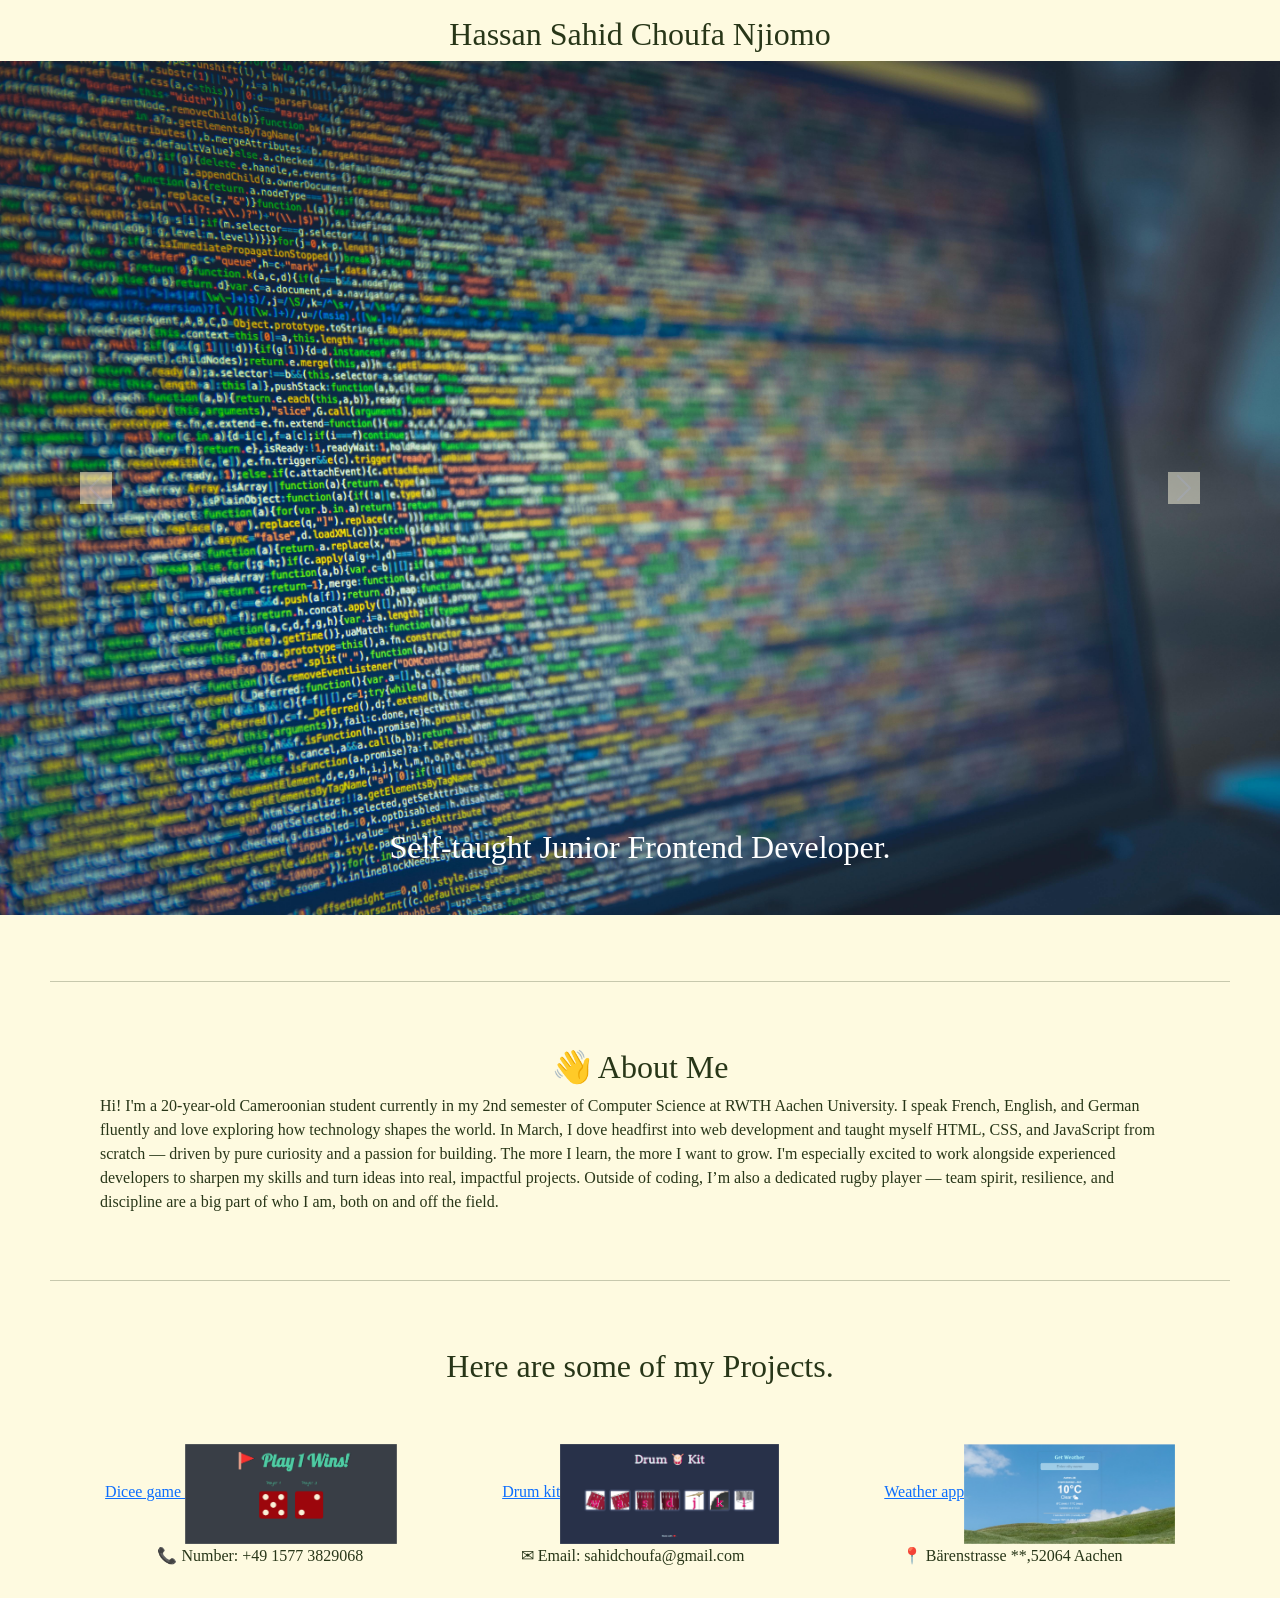
==== index.html @ 3537ff35 "Add files via upload" ====
<!DOCTYPE html>
<html lang="en">
<head>
    <meta charset="UTF-8">
    <meta name="viewport" content="width=device-width, initial-scale=1.0">
    <link href="style.css" rel="Stylesheet">
    
<link href="https://cdn.jsdelivr.net/npm/bootstrap@5.3.5/dist/css/bootstrap.min.css" rel="stylesheet" integrity="sha384-SgOJa3DmI69IUzQ2PVdRZhwQ+dy64/BUtbMJw1MZ8t5HZApcHrRKUc4W0kG879m7" crossorigin="anonymous">    
<script src="https://cdn.jsdelivr.net/npm/bootstrap@5.3.5/dist/js/bootstrap.bundle.min.js" integrity="sha384-k6d4wzSIapyDyv1kpU366/PK5hCdSbCRGRCMv+eplOQJWyd1fbcAu9OCUj5zNLiq" crossorigin="anonymous"></script>
<link href="https://cdn.jsdelivr.net/npm/bootstrap@5.3.2/dist/css/bootstrap.min.css" rel="stylesheet">
<title>Sahid's personal Portofolio</title>
</head>
<body>
    <section >
  <div class="heading"><div class="name"><h2>Hassan Sahid Choufa Njiomo</h2></div>
  
</div>
</section>
    
    <section class="slide">
        <div id="myCarousel" class="carousel slide" data-bs-ride="carousel">
            <div class="carousel-inner">
          
              <!-- Slide 1 -->
              <div class="carousel-item active">
                <img src="images/frontend.jpg" class="d-block w-100" alt="Project 1">
                <div class="carousel-caption text-start">
                  <h2>Self-taught Junior Frontend Developer.</h2>
                </div>
              </div>
          
              <!-- Slide 2 -->
              <div class="carousel-item">
                <img src="images/superC.jpg" class="d-block w-100" alt="Project 2">
                <div class="carousel-caption text-start">
                  <h2> Passionate Computer Science Student.</h2>
                  
                </div>
              </div>
          
              <!-- Slide 3 -->
              <div class="carousel-item">
                <img src="images/rugby.jpg" class="d-block w-100" alt="Project 3">
                <div class="carousel-caption text-start">
                  <h2>Dedicated amateur rugby player.</h2>
                </div>
              </div>
          
            </div>
          
            <!-- Controls -->
            <button class="carousel-control-prev" type="button" data-bs-target="#myCarousel" data-bs-slide="prev">
              <span class="carousel-control-prev-icon" aria-hidden="true"></span>
            </button>
            <button class="carousel-control-next" type="button" data-bs-target="#myCarousel" data-bs-slide="next">
              <span class="carousel-control-next-icon" aria-hidden="true"></span>
            </button>
          </div>
          
          <!-- Bootstrap JS Bundle -->
          <script src="https://cdn.jsdelivr.net/npm/bootstrap@5.3.2/dist/js/bootstrap.bundle.min.js"></script>
    </section>


    <section class="resume">
        <hr>
        <div class="resume"><h2>👋 About Me</h2> 
            Hi! I'm a 20-year-old Cameroonian student currently in my 2nd semester of Computer Science at RWTH Aachen University. I speak French, English, and German fluently and love exploring how technology shapes the world.
            
            In March, I dove headfirst into web development and taught myself HTML, CSS, and JavaScript from scratch — driven by pure curiosity and a passion for building. The more I learn, the more I want to grow. I'm especially excited to work alongside experienced developers to sharpen my skills and turn ideas into real, impactful projects.
            
            Outside of coding, I’m also a dedicated rugby player — team spirit, resilience, and discipline are a big part of who I am, both on and off the field.</div> <hr/>
    </section>
    
    <section class="projects"> 
        <div class="project-big-title"><h2> Here are some of my Projects.</h2></div>
        <div class="project-container">
         <div class="project1"><a href="dicee.html">Dicee game <img src="images/dicee-game.png" alt="Dicee game" height="100px"/>  </a> </div>
         <div class="project2"><a href="drum.html">Drum kit<img src="images/drum-kit.png" alt="Dicee game" height="100px"/></a></div>
         <div class="project3"><a href="weather.html">Weather app<img src="images/weather-app.png" alt="Dicee game" height="100px"/></a></div>
        </div>
      
    </section>
    
    <section class="contact">
      
        <div class="container-contact">
            
            <div>📞 Number: +49 1577 3829068 </div>
            <div>✉  Email: sahidchoufa@gmail.com</div>
            <div>📍 Bärenstrasse **,52064 Aachen </div>
        </div>
    </section>
    <script href="script.js" rel="text/javaScript"></script>
</body>
</html>
---- style.css ----
*{
    font-family: bodoni moda;
    background-color: #fefae0;
    color: #283618;
}

.name{
    display: flex;
    font-size: larger;
    padding-top: 15px;
    justify-content: space-around;
    font-weight: 600;
    

}

h2{
    color: #606c38;
    text-align: center;
}

.carousel-caption.text-start, h2{
    background-color: transparent;
}
.resume{
    padding: 50px;
}
.project-big-title{
    display: flex;
    justify-content: center;
    padding-bottom: 50px;;
}
.project-container{
    display: flex;
    justify-content: space-evenly;
    align-items: stretch;
}
.container-contact{
    display: flex;
    justify-content: space-evenly;
    align-items: stretch;
    padding-bottom: 30px;
}
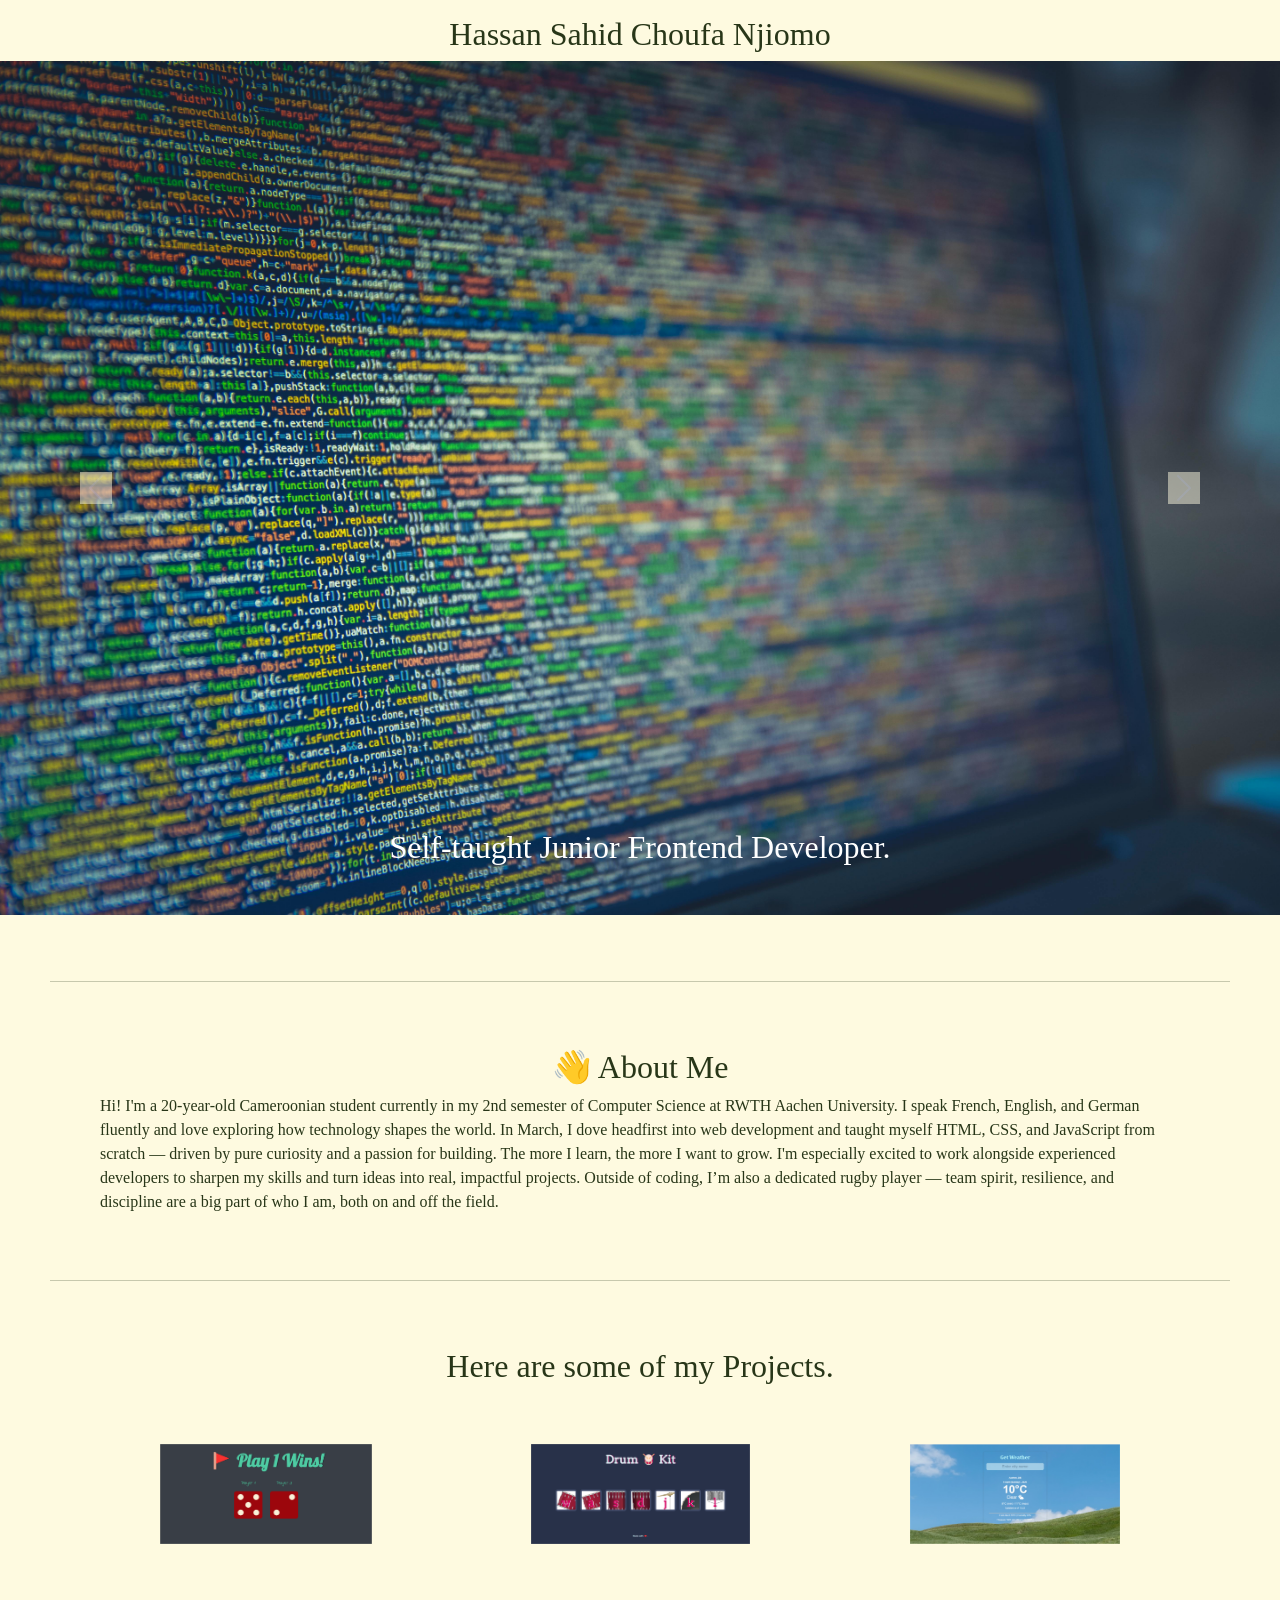
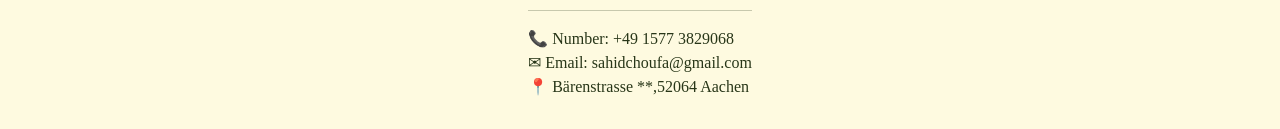
==== commit 1eadef5c: "Add files via upload" ====
--- a/index.html
+++ b/index.html
@@ -75,9 +75,10 @@
     <section class="projects"> 
         <div class="project-big-title"><h2> Here are some of my Projects.</h2></div>
         <div class="project-container">
-         <div class="project1"><a href="dicee.html">Dicee game <img src="images/dicee-game.png" alt="Dicee game" height="100px"/>  </a> </div>
-         <div class="project2"><a href="drum.html">Drum kit<img src="images/drum-kit.png" alt="Dicee game" height="100px"/></a></div>
-         <div class="project3"><a href="weather.html">Weather app<img src="images/weather-app.png" alt="Dicee game" height="100px"/></a></div>
+         <div class="project1"><a href="dicee.html"> <img src="images/dicee-game.png" alt="Dicee game" height="100px"/>  </a> </div>
+         <div class="project2"><a href="drum.html"><img src="images/drum-kit.png" alt="Dicee game" height="100px"/></a></div>
+         <div class="project3"><a href="weather.html"><img src="images/weather-app.png" alt="Dicee game" height="100px"/></a></div>
+
         </div>
       
     </section>
@@ -85,10 +86,11 @@
     <section class="contact">
       
         <div class="container-contact">
-            
+
+            <a> <hr/>
             <div>📞 Number: +49 1577 3829068 </div>
             <div>✉  Email: sahidchoufa@gmail.com</div>
-            <div>📍 Bärenstrasse **,52064 Aachen </div>
+            <div>📍 Bärenstrasse **,52064 Aachen </div> </a>
         </div>
     </section>
     <script href="script.js" rel="text/javaScript"></script>
--- a/style.css
+++ b/style.css
@@ -40,4 +40,5 @@
     justify-content: space-evenly;
     align-items: stretch;
     padding-bottom: 30px;
+    padding-top: 50px;
 }
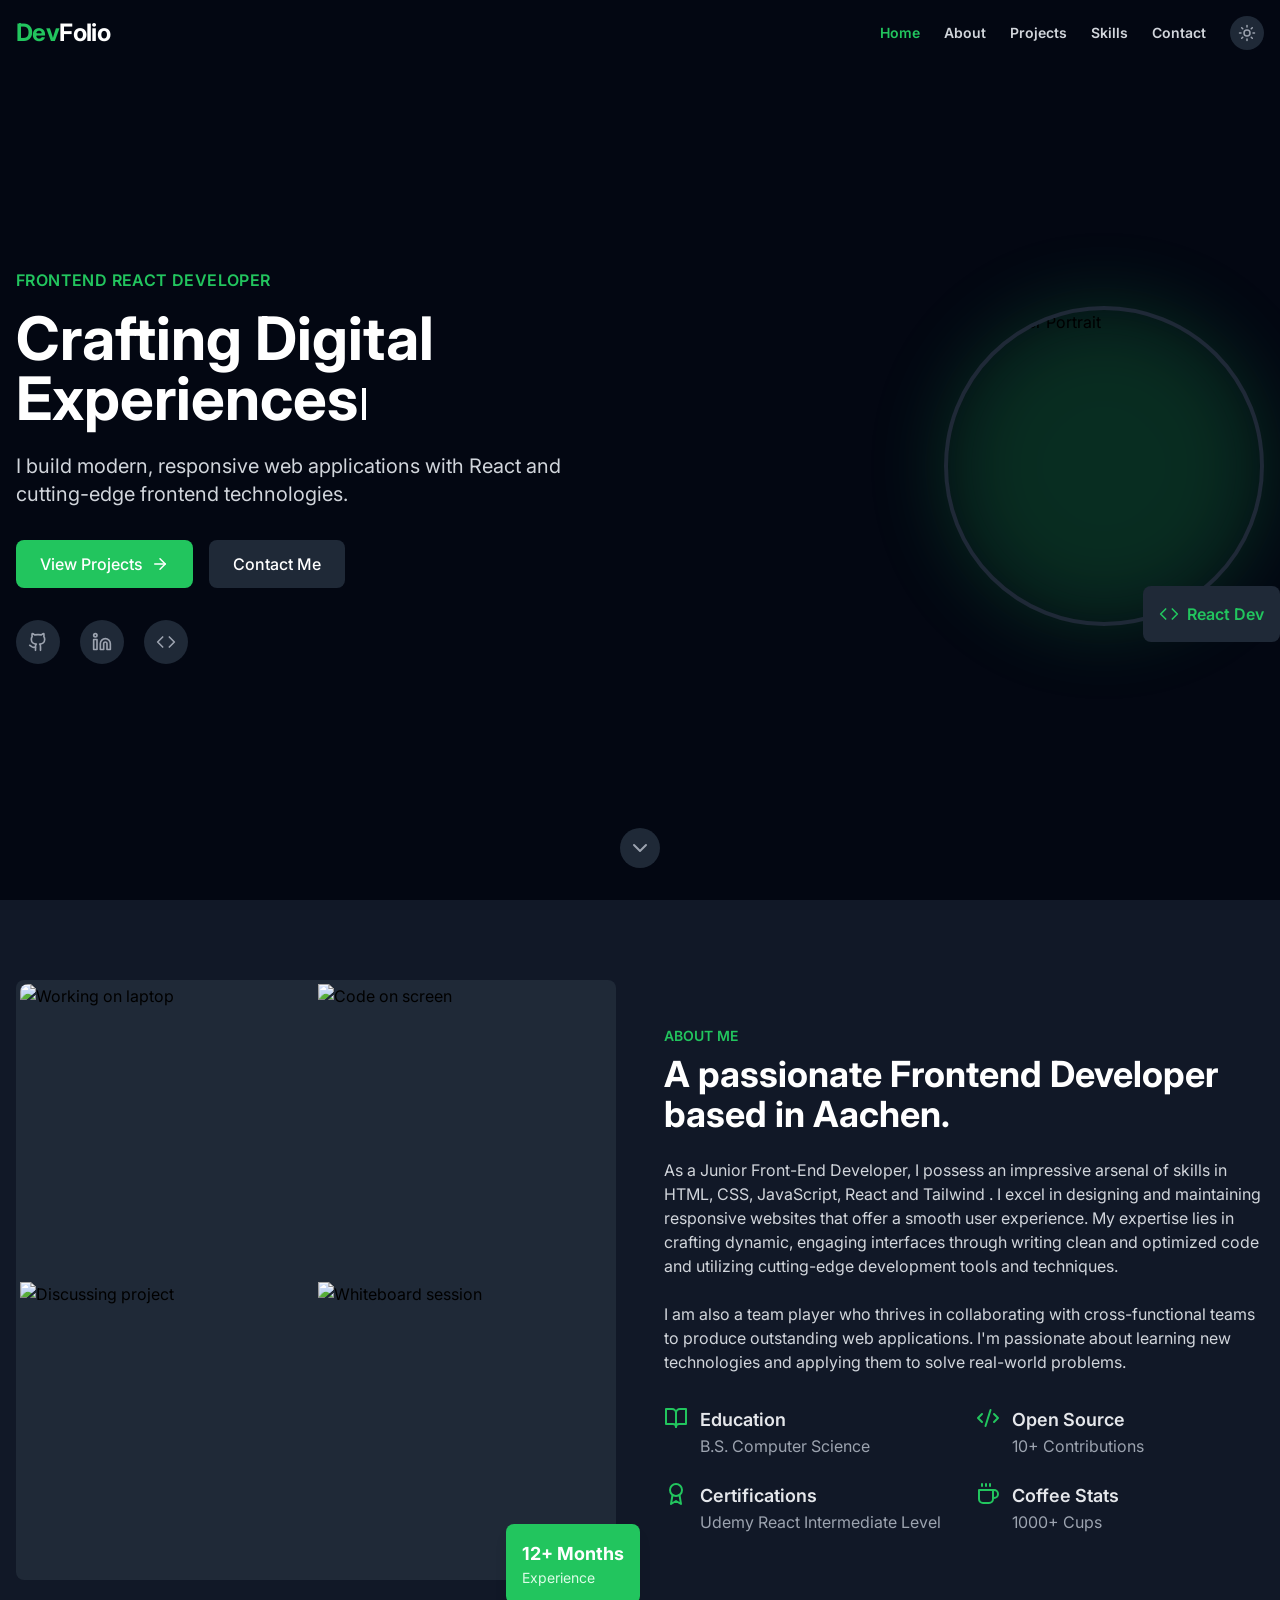
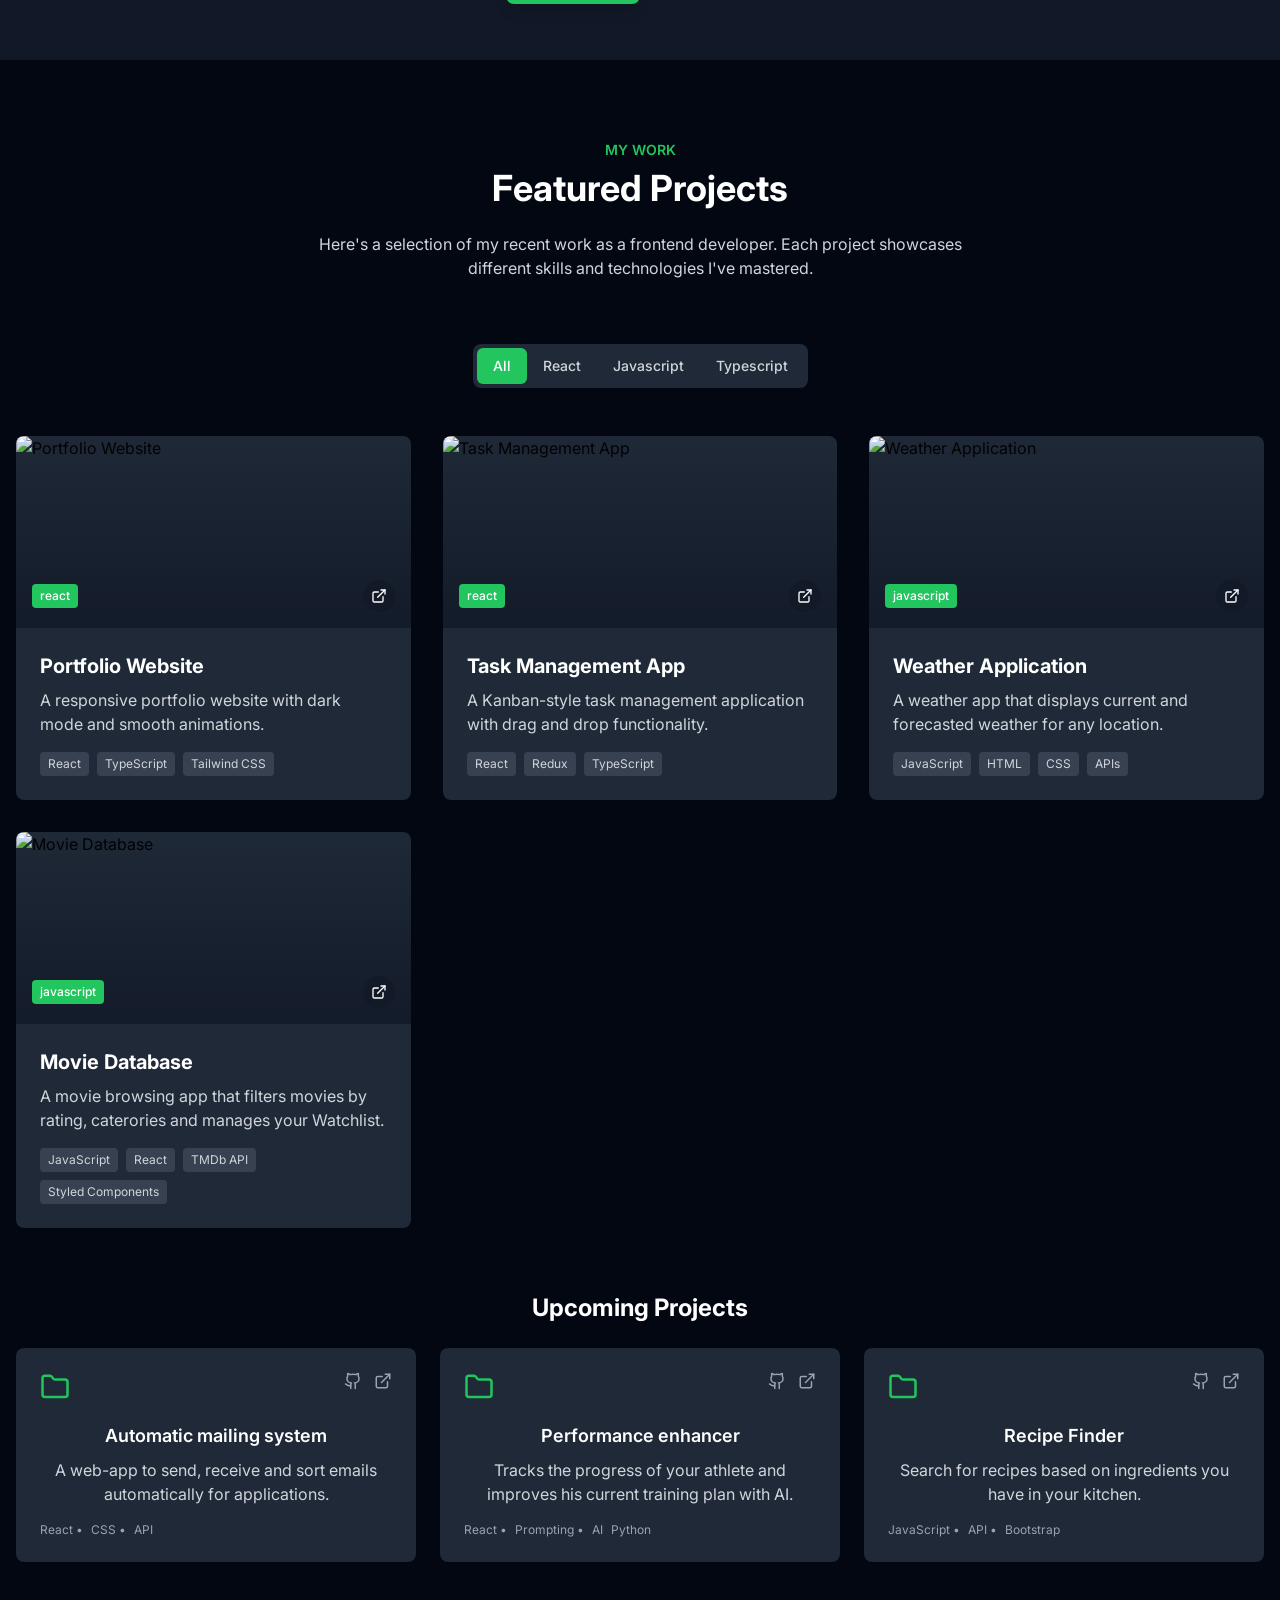
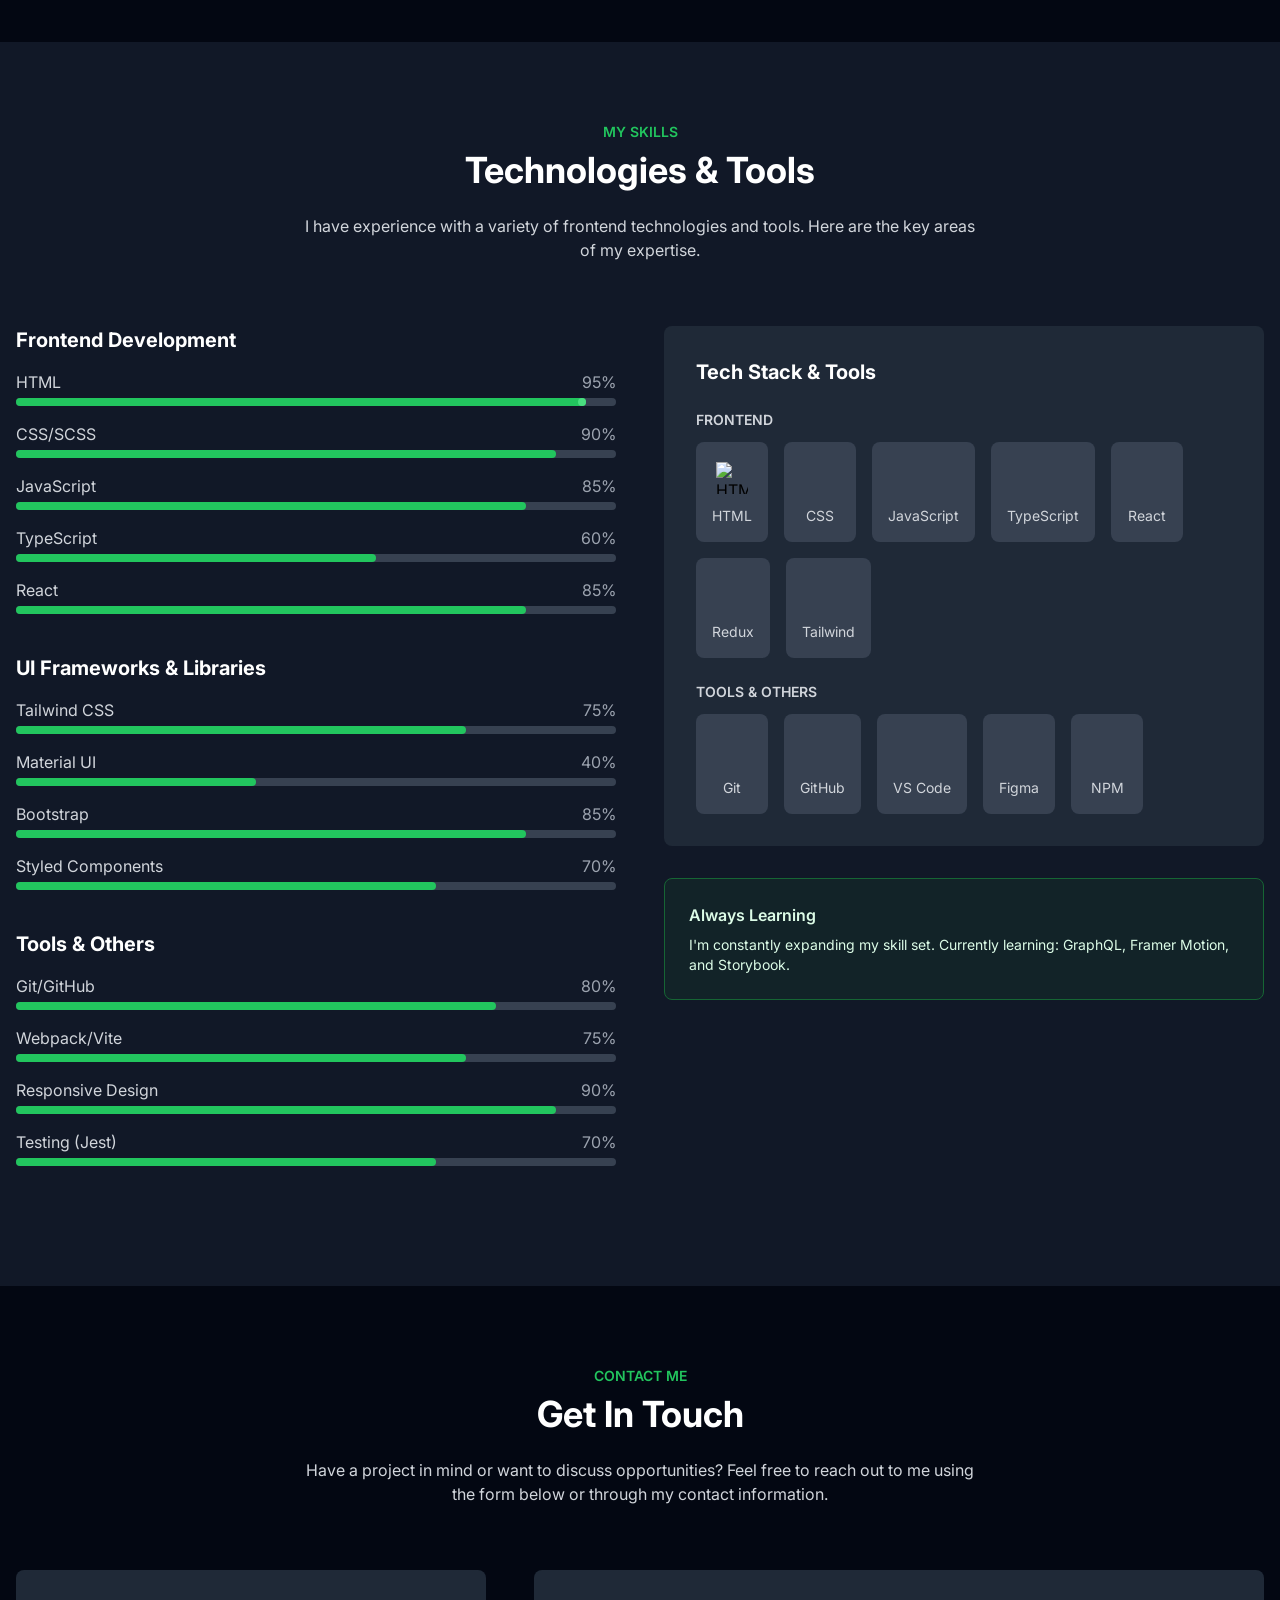
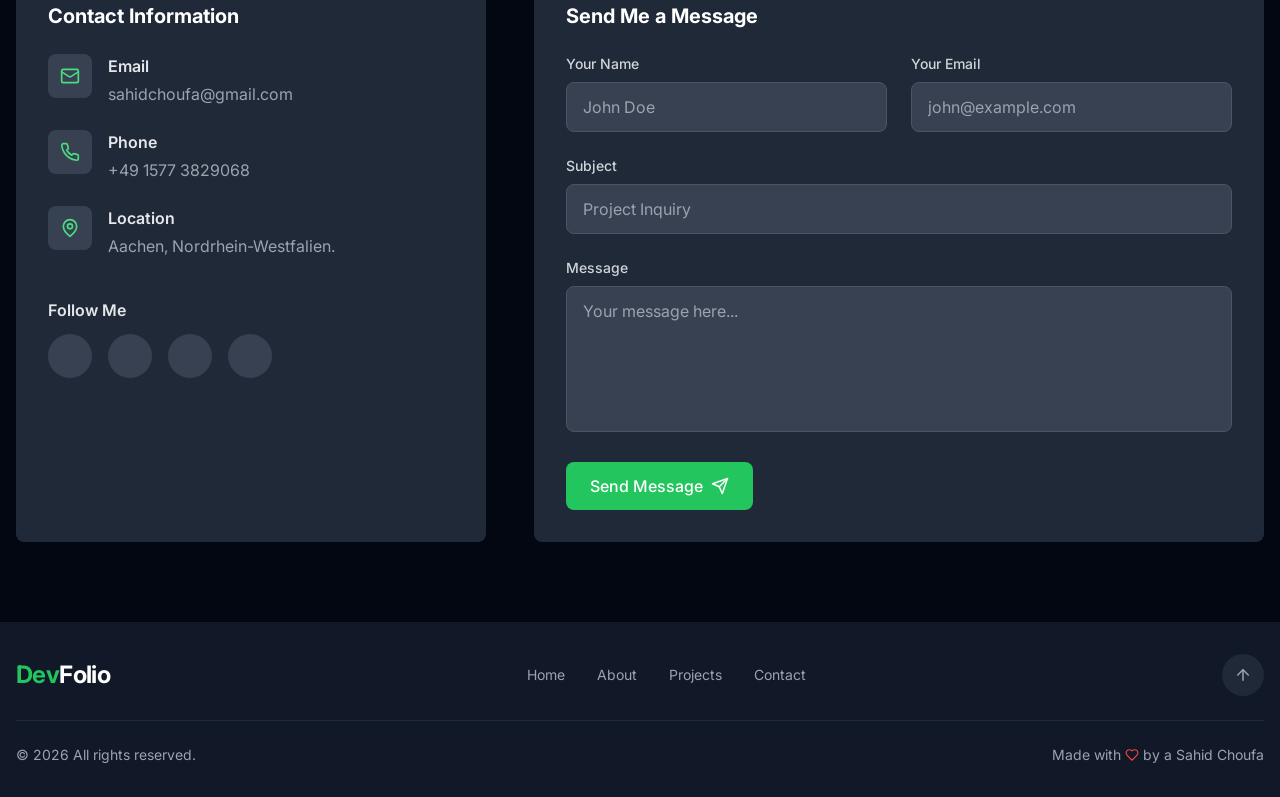
==== commit 27c4ad06: "Add files via upload" ====
--- a/index.html
+++ b/index.html
@@ -1,98 +1,23 @@
-<!DOCTYPE html>
-<html lang="en">
-<head>
-    <meta charset="UTF-8">
-    <meta name="viewport" content="width=device-width, initial-scale=1.0">
-    <link href="style.css" rel="Stylesheet">
-    
-<link href="https://cdn.jsdelivr.net/npm/bootstrap@5.3.5/dist/css/bootstrap.min.css" rel="stylesheet" integrity="sha384-SgOJa3DmI69IUzQ2PVdRZhwQ+dy64/BUtbMJw1MZ8t5HZApcHrRKUc4W0kG879m7" crossorigin="anonymous">    
-<script src="https://cdn.jsdelivr.net/npm/bootstrap@5.3.5/dist/js/bootstrap.bundle.min.js" integrity="sha384-k6d4wzSIapyDyv1kpU366/PK5hCdSbCRGRCMv+eplOQJWyd1fbcAu9OCUj5zNLiq" crossorigin="anonymous"></script>
-<link href="https://cdn.jsdelivr.net/npm/bootstrap@5.3.2/dist/css/bootstrap.min.css" rel="stylesheet">
-<title>Sahid's personal Portofolio</title>
-</head>
-<body>
-    <section >
-  <div class="heading"><div class="name"><h2>Hassan Sahid Choufa Njiomo</h2></div>
-  
-</div>
-</section>
-    
-    <section class="slide">
-        <div id="myCarousel" class="carousel slide" data-bs-ride="carousel">
-            <div class="carousel-inner">
-          
-              <!-- Slide 1 -->
-              <div class="carousel-item active">
-                <img src="images/frontend.jpg" class="d-block w-100" alt="Project 1">
-                <div class="carousel-caption text-start">
-                  <h2>Self-taught Junior Frontend Developer.</h2>
-                </div>
-              </div>
-          
-              <!-- Slide 2 -->
-              <div class="carousel-item">
-                <img src="images/superC.jpg" class="d-block w-100" alt="Project 2">
-                <div class="carousel-caption text-start">
-                  <h2> Passionate Computer Science Student.</h2>
-                  
-                </div>
-              </div>
-          
-              <!-- Slide 3 -->
-              <div class="carousel-item">
-                <img src="images/rugby.jpg" class="d-block w-100" alt="Project 3">
-                <div class="carousel-caption text-start">
-                  <h2>Dedicated amateur rugby player.</h2>
-                </div>
-              </div>
-          
-            </div>
-          
-            <!-- Controls -->
-            <button class="carousel-control-prev" type="button" data-bs-target="#myCarousel" data-bs-slide="prev">
-              <span class="carousel-control-prev-icon" aria-hidden="true"></span>
-            </button>
-            <button class="carousel-control-next" type="button" data-bs-target="#myCarousel" data-bs-slide="next">
-              <span class="carousel-control-next-icon" aria-hidden="true"></span>
-            </button>
-          </div>
-          
-          <!-- Bootstrap JS Bundle -->
-          <script src="https://cdn.jsdelivr.net/npm/bootstrap@5.3.2/dist/js/bootstrap.bundle.min.js"></script>
-    </section>
-
-
-    <section class="resume">
-        <hr>
-        <div class="resume"><h2>👋 About Me</h2> 
-            Hi! I'm a 20-year-old Cameroonian student currently in my 2nd semester of Computer Science at RWTH Aachen University. I speak French, English, and German fluently and love exploring how technology shapes the world.
-            
-            In March, I dove headfirst into web development and taught myself HTML, CSS, and JavaScript from scratch — driven by pure curiosity and a passion for building. The more I learn, the more I want to grow. I'm especially excited to work alongside experienced developers to sharpen my skills and turn ideas into real, impactful projects.
-            
-            Outside of coding, I’m also a dedicated rugby player — team spirit, resilience, and discipline are a big part of who I am, both on and off the field.</div> <hr/>
-    </section>
-    
-    <section class="projects"> 
-        <div class="project-big-title"><h2> Here are some of my Projects.</h2></div>
-        <div class="project-container">
-         <div class="project1"><a href="dicee.html"> <img src="images/dicee-game.png" alt="Dicee game" height="100px"/>  </a> </div>
-         <div class="project2"><a href="drum.html"><img src="images/drum-kit.png" alt="Dicee game" height="100px"/></a></div>
-         <div class="project3"><a href="weather.html"><img src="images/weather-app.png" alt="Dicee game" height="100px"/></a></div>
-
-        </div>
-      
-    </section>
-    
-    <section class="contact">
-      
-        <div class="container-contact">
-
-            <a> <hr/>
-            <div>📞 Number: +49 1577 3829068 </div>
-            <div>✉  Email: sahidchoufa@gmail.com</div>
-            <div>📍 Bärenstrasse **,52064 Aachen </div> </a>
-        </div>
-    </section>
-    <script href="script.js" rel="text/javaScript"></script>
-</body>
+<!doctype html>
+<html lang="en">
+  <head>
+    <meta charset="UTF-8" />
+    <link rel="icon" type="image/svg+xml" href="/vite.svg" />
+    <meta name="viewport" content="width=device-width, initial-scale=1.0" />
+    <title>DevFolio | Frontend React Developer</title>
+    <meta name="description" content="Portfolio of a junior frontend React developer showcasing projects and skills">
+    <link rel="preconnect" href="https://fonts.googleapis.com">
+    <link rel="preconnect" href="https://fonts.gstatic.com" crossorigin>
+    <link href="https://fonts.googleapis.com/css2?family=Inter:wght@400;600;700&display=swap" rel="stylesheet">
+    <style>
+      body {
+        font-family: 'Inter', sans-serif;
+      }
+    </style>
+    <script type="module" crossorigin src="/assets/index-A_8GO_Q-.js"></script>
+    <link rel="stylesheet" crossorigin href="/assets/index-BgXslek2.css">
+  </head>
+  <body>
+    <div id="root"></div>
+  </body>
 </html>
--- a/assets/index-BgXslek2.css
+++ b/assets/index-BgXslek2.css
@@ -0,0 +1 @@
+@keyframes fadeIn{0%{opacity:0;transform:translateY(20px)}to{opacity:1;transform:translateY(0)}}@keyframes blink{0%,to{opacity:1}50%{opacity:0}}@keyframes float{0%,to{transform:translateY(0)}50%{transform:translateY(-10px)}}.animate-fadeIn{animation:fadeIn .8s ease-out forwards}.animate-blink{animation:blink 1s infinite}.animate-float{animation:float 4s ease-in-out infinite}.animation-delay-300{animation-delay:.3s}.animation-delay-600{animation-delay:.6s}.animation-delay-900{animation-delay:.9s}*,:before,:after{--tw-border-spacing-x: 0;--tw-border-spacing-y: 0;--tw-translate-x: 0;--tw-translate-y: 0;--tw-rotate: 0;--tw-skew-x: 0;--tw-skew-y: 0;--tw-scale-x: 1;--tw-scale-y: 1;--tw-pan-x: ;--tw-pan-y: ;--tw-pinch-zoom: ;--tw-scroll-snap-strictness: proximity;--tw-gradient-from-position: ;--tw-gradient-via-position: ;--tw-gradient-to-position: ;--tw-ordinal: ;--tw-slashed-zero: ;--tw-numeric-figure: ;--tw-numeric-spacing: ;--tw-numeric-fraction: ;--tw-ring-inset: ;--tw-ring-offset-width: 0px;--tw-ring-offset-color: #fff;--tw-ring-color: rgb(59 130 246 / .5);--tw-ring-offset-shadow: 0 0 #0000;--tw-ring-shadow: 0 0 #0000;--tw-shadow: 0 0 #0000;--tw-shadow-colored: 0 0 #0000;--tw-blur: ;--tw-brightness: ;--tw-contrast: ;--tw-grayscale: ;--tw-hue-rotate: ;--tw-invert: ;--tw-saturate: ;--tw-sepia: ;--tw-drop-shadow: ;--tw-backdrop-blur: ;--tw-backdrop-brightness: ;--tw-backdrop-contrast: ;--tw-backdrop-grayscale: ;--tw-backdrop-hue-rotate: ;--tw-backdrop-invert: ;--tw-backdrop-opacity: ;--tw-backdrop-saturate: ;--tw-backdrop-sepia: ;--tw-contain-size: ;--tw-contain-layout: ;--tw-contain-paint: ;--tw-contain-style: }::backdrop{--tw-border-spacing-x: 0;--tw-border-spacing-y: 0;--tw-translate-x: 0;--tw-translate-y: 0;--tw-rotate: 0;--tw-skew-x: 0;--tw-skew-y: 0;--tw-scale-x: 1;--tw-scale-y: 1;--tw-pan-x: ;--tw-pan-y: ;--tw-pinch-zoom: ;--tw-scroll-snap-strictness: proximity;--tw-gradient-from-position: ;--tw-gradient-via-position: ;--tw-gradient-to-position: ;--tw-ordinal: ;--tw-slashed-zero: ;--tw-numeric-figure: ;--tw-numeric-spacing: ;--tw-numeric-fraction: ;--tw-ring-inset: ;--tw-ring-offset-width: 0px;--tw-ring-offset-color: #fff;--tw-ring-color: rgb(59 130 246 / .5);--tw-ring-offset-shadow: 0 0 #0000;--tw-ring-shadow: 0 0 #0000;--tw-shadow: 0 0 #0000;--tw-shadow-colored: 0 0 #0000;--tw-blur: ;--tw-brightness: ;--tw-contrast: ;--tw-grayscale: ;--tw-hue-rotate: ;--tw-invert: ;--tw-saturate: ;--tw-sepia: ;--tw-drop-shadow: ;--tw-backdrop-blur: ;--tw-backdrop-brightness: ;--tw-backdrop-contrast: ;--tw-backdrop-grayscale: ;--tw-backdrop-hue-rotate: ;--tw-backdrop-invert: ;--tw-backdrop-opacity: ;--tw-backdrop-saturate: ;--tw-backdrop-sepia: ;--tw-contain-size: ;--tw-contain-layout: ;--tw-contain-paint: ;--tw-contain-style: }*,:before,:after{box-sizing:border-box;border-width:0;border-style:solid;border-color:#e5e7eb}:before,:after{--tw-content: ""}html,:host{line-height:1.5;-webkit-text-size-adjust:100%;-moz-tab-size:4;-o-tab-size:4;tab-size:4;font-family:ui-sans-serif,system-ui,sans-serif,"Apple Color Emoji","Segoe UI Emoji",Segoe UI Symbol,"Noto Color Emoji";font-feature-settings:normal;font-variation-settings:normal;-webkit-tap-highlight-color:transparent}body{margin:0;line-height:inherit}hr{height:0;color:inherit;border-top-width:1px}abbr:where([title]){-webkit-text-decoration:underline dotted;text-decoration:underline dotted}h1,h2,h3,h4,h5,h6{font-size:inherit;font-weight:inherit}a{color:inherit;text-decoration:inherit}b,strong{font-weight:bolder}code,kbd,samp,pre{font-family:ui-monospace,SFMono-Regular,Menlo,Monaco,Consolas,Liberation Mono,Courier New,monospace;font-feature-settings:normal;font-variation-settings:normal;font-size:1em}small{font-size:80%}sub,sup{font-size:75%;line-height:0;position:relative;vertical-align:baseline}sub{bottom:-.25em}sup{top:-.5em}table{text-indent:0;border-color:inherit;border-collapse:collapse}button,input,optgroup,select,textarea{font-family:inherit;font-feature-settings:inherit;font-variation-settings:inherit;font-size:100%;font-weight:inherit;line-height:inherit;letter-spacing:inherit;color:inherit;margin:0;padding:0}button,select{text-transform:none}button,input:where([type=button]),input:where([type=reset]),input:where([type=submit]){-webkit-appearance:button;background-color:transparent;background-image:none}:-moz-focusring{outline:auto}:-moz-ui-invalid{box-shadow:none}progress{vertical-align:baseline}::-webkit-inner-spin-button,::-webkit-outer-spin-button{height:auto}[type=search]{-webkit-appearance:textfield;outline-offset:-2px}::-webkit-search-decoration{-webkit-appearance:none}::-webkit-file-upload-button{-webkit-appearance:button;font:inherit}summary{display:list-item}blockquote,dl,dd,h1,h2,h3,h4,h5,h6,hr,figure,p,pre{margin:0}fieldset{margin:0;padding:0}legend{padding:0}ol,ul,menu{list-style:none;margin:0;padding:0}dialog{padding:0}textarea{resize:vertical}input::-moz-placeholder,textarea::-moz-placeholder{opacity:1;color:#9ca3af}input::placeholder,textarea::placeholder{opacity:1;color:#9ca3af}button,[role=button]{cursor:pointer}:disabled{cursor:default}img,svg,video,canvas,audio,iframe,embed,object{display:block;vertical-align:middle}img,video{max-width:100%;height:auto}[hidden]:where(:not([hidden=until-found])){display:none}.container{width:100%;margin-right:auto;margin-left:auto;padding-right:1rem;padding-left:1rem}@media (min-width: 640px){.container{max-width:640px}}@media (min-width: 768px){.container{max-width:768px}}@media (min-width: 1024px){.container{max-width:1024px}}@media (min-width: 1280px){.container{max-width:1280px}}@media (min-width: 1536px){.container{max-width:1536px}}.fixed{position:fixed}.absolute{position:absolute}.relative{position:relative}.inset-0{top:0;right:0;bottom:0;left:0}.-bottom-4{bottom:-1rem}.-bottom-6{bottom:-1.5rem}.-right-4{right:-1rem}.-right-6{right:-1.5rem}.bottom-4{bottom:1rem}.bottom-8{bottom:2rem}.left-0{left:0}.left-1\/2{left:50%}.left-4{left:1rem}.right-0{right:0}.right-4{right:1rem}.top-0{top:0}.z-50{z-index:50}.order-1{order:1}.order-2{order:2}.mx-1{margin-left:.25rem;margin-right:.25rem}.mx-auto{margin-left:auto;margin-right:auto}.mb-1{margin-bottom:.25rem}.mb-10{margin-bottom:2.5rem}.mb-12{margin-bottom:3rem}.mb-16{margin-bottom:4rem}.mb-2{margin-bottom:.5rem}.mb-3{margin-bottom:.75rem}.mb-4{margin-bottom:1rem}.mb-5{margin-bottom:1.25rem}.mb-6{margin-bottom:1.5rem}.mb-8{margin-bottom:2rem}.ml-1{margin-left:.25rem}.mt-1{margin-top:.25rem}.mt-10{margin-top:2.5rem}.mt-16{margin-top:4rem}.mt-2{margin-top:.5rem}.mt-6{margin-top:1.5rem}.mt-8{margin-top:2rem}.block{display:block}.inline-block{display:inline-block}.flex{display:flex}.inline-flex{display:inline-flex}.grid{display:grid}.hidden{display:none}.aspect-square{aspect-ratio:1 / 1}.h-10{height:2.5rem}.h-2{height:.5rem}.h-48{height:12rem}.h-5{height:1.25rem}.h-64{height:16rem}.h-8{height:2rem}.h-full{height:100%}.max-h-0{max-height:0px}.max-h-96{max-height:24rem}.min-h-screen{min-height:100vh}.w-1{width:.25rem}.w-10{width:2.5rem}.w-2{width:.5rem}.w-5{width:1.25rem}.w-64{width:16rem}.w-8{width:2rem}.w-full{width:100%}.max-w-2xl{max-width:42rem}.max-w-xl{max-width:36rem}.-translate-x-1\/2{--tw-translate-x: -50%;transform:translate(var(--tw-translate-x),var(--tw-translate-y)) rotate(var(--tw-rotate)) skew(var(--tw-skew-x)) skewY(var(--tw-skew-y)) scaleX(var(--tw-scale-x)) scaleY(var(--tw-scale-y))}.transform{transform:translate(var(--tw-translate-x),var(--tw-translate-y)) rotate(var(--tw-rotate)) skew(var(--tw-skew-x)) skewY(var(--tw-skew-y)) scaleX(var(--tw-scale-x)) scaleY(var(--tw-scale-y))}.transform-gpu{transform:translate3d(var(--tw-translate-x),var(--tw-translate-y),0) rotate(var(--tw-rotate)) skew(var(--tw-skew-x)) skewY(var(--tw-skew-y)) scaleX(var(--tw-scale-x)) scaleY(var(--tw-scale-y))}@keyframes bounce{0%,to{transform:translateY(-25%);animation-timing-function:cubic-bezier(.8,0,1,1)}50%{transform:none;animation-timing-function:cubic-bezier(0,0,.2,1)}}.animate-bounce{animation:bounce 1s infinite}@keyframes pulse{50%{opacity:.5}}.animate-pulse{animation:pulse 2s cubic-bezier(.4,0,.6,1) infinite}.cursor-not-allowed{cursor:not-allowed}.resize-none{resize:none}.grid-cols-1{grid-template-columns:repeat(1,minmax(0,1fr))}.grid-cols-2{grid-template-columns:repeat(2,minmax(0,1fr))}.flex-col{flex-direction:column}.flex-col-reverse{flex-direction:column-reverse}.flex-wrap{flex-wrap:wrap}.items-start{align-items:flex-start}.items-center{align-items:center}.justify-center{justify-content:center}.justify-between{justify-content:space-between}.gap-1{gap:.25rem}.gap-12{gap:3rem}.gap-2{gap:.5rem}.gap-3{gap:.75rem}.gap-4{gap:1rem}.gap-5{gap:1.25rem}.gap-6{gap:1.5rem}.gap-8{gap:2rem}.space-y-4>:not([hidden])~:not([hidden]){--tw-space-y-reverse: 0;margin-top:calc(1rem * calc(1 - var(--tw-space-y-reverse)));margin-bottom:calc(1rem * var(--tw-space-y-reverse))}.space-y-6>:not([hidden])~:not([hidden]){--tw-space-y-reverse: 0;margin-top:calc(1.5rem * calc(1 - var(--tw-space-y-reverse)));margin-bottom:calc(1.5rem * var(--tw-space-y-reverse))}.overflow-hidden{overflow:hidden}.rounded{border-radius:.25rem}.rounded-full{border-radius:9999px}.rounded-lg{border-radius:.5rem}.rounded-md{border-radius:.375rem}.rounded-bl-lg{border-bottom-left-radius:.5rem}.rounded-br-lg{border-bottom-right-radius:.5rem}.rounded-tl-lg{border-top-left-radius:.5rem}.rounded-tr-lg{border-top-right-radius:.5rem}.border{border-width:1px}.border-4{border-width:4px}.border-t{border-top-width:1px}.border-gray-300{--tw-border-opacity: 1;border-color:rgb(209 213 219 / var(--tw-border-opacity, 1))}.border-gray-600{--tw-border-opacity: 1;border-color:rgb(75 85 99 / var(--tw-border-opacity, 1))}.border-gray-800{--tw-border-opacity: 1;border-color:rgb(31 41 55 / var(--tw-border-opacity, 1))}.border-green-100{--tw-border-opacity: 1;border-color:rgb(220 252 231 / var(--tw-border-opacity, 1))}.border-green-800{--tw-border-opacity: 1;border-color:rgb(22 101 52 / var(--tw-border-opacity, 1))}.border-white{--tw-border-opacity: 1;border-color:rgb(255 255 255 / var(--tw-border-opacity, 1))}.bg-gray-100{--tw-bg-opacity: 1;background-color:rgb(243 244 246 / var(--tw-bg-opacity, 1))}.bg-gray-200{--tw-bg-opacity: 1;background-color:rgb(229 231 235 / var(--tw-bg-opacity, 1))}.bg-gray-50{--tw-bg-opacity: 1;background-color:rgb(249 250 251 / var(--tw-bg-opacity, 1))}.bg-gray-700{--tw-bg-opacity: 1;background-color:rgb(55 65 81 / var(--tw-bg-opacity, 1))}.bg-gray-800{--tw-bg-opacity: 1;background-color:rgb(31 41 55 / var(--tw-bg-opacity, 1))}.bg-gray-900{--tw-bg-opacity: 1;background-color:rgb(17 24 39 / var(--tw-bg-opacity, 1))}.bg-gray-900\/70{background-color:#111827b3}.bg-gray-900\/95{background-color:#111827f2}.bg-gray-950{--tw-bg-opacity: 1;background-color:rgb(3 7 18 / var(--tw-bg-opacity, 1))}.bg-green-400{--tw-bg-opacity: 1;background-color:rgb(74 222 128 / var(--tw-bg-opacity, 1))}.bg-green-50{--tw-bg-opacity: 1;background-color:rgb(240 253 244 / var(--tw-bg-opacity, 1))}.bg-green-500{--tw-bg-opacity: 1;background-color:rgb(34 197 94 / var(--tw-bg-opacity, 1))}.bg-green-900\/20{background-color:#14532d33}.bg-green-900\/30{background-color:#14532d4d}.bg-red-50{--tw-bg-opacity: 1;background-color:rgb(254 242 242 / var(--tw-bg-opacity, 1))}.bg-red-900\/30{background-color:#7f1d1d4d}.bg-transparent{background-color:transparent}.bg-white{--tw-bg-opacity: 1;background-color:rgb(255 255 255 / var(--tw-bg-opacity, 1))}.bg-white\/95{background-color:#fffffff2}.bg-gradient-to-b{background-image:linear-gradient(to bottom,var(--tw-gradient-stops))}.from-transparent{--tw-gradient-from: transparent var(--tw-gradient-from-position);--tw-gradient-to: rgb(0 0 0 / 0) var(--tw-gradient-to-position);--tw-gradient-stops: var(--tw-gradient-from), var(--tw-gradient-to)}.to-gray-800\/70{--tw-gradient-to: rgb(31 41 55 / .7) var(--tw-gradient-to-position)}.to-gray-900\/80{--tw-gradient-to: rgb(17 24 39 / .8) var(--tw-gradient-to-position)}.object-cover{-o-object-fit:cover;object-fit:cover}.p-1{padding:.25rem}.p-2{padding:.5rem}.p-3{padding:.75rem}.p-4{padding:1rem}.p-6{padding:1.5rem}.p-8{padding:2rem}.px-2{padding-left:.5rem;padding-right:.5rem}.px-3{padding-left:.75rem;padding-right:.75rem}.px-4{padding-left:1rem;padding-right:1rem}.px-6{padding-left:1.5rem;padding-right:1.5rem}.py-0{padding-top:0;padding-bottom:0}.py-1{padding-top:.25rem;padding-bottom:.25rem}.py-2{padding-top:.5rem;padding-bottom:.5rem}.py-20{padding-top:5rem;padding-bottom:5rem}.py-3{padding-top:.75rem;padding-bottom:.75rem}.py-4{padding-top:1rem;padding-bottom:1rem}.py-8{padding-top:2rem;padding-bottom:2rem}.pb-16{padding-bottom:4rem}.pt-24{padding-top:6rem}.pt-6{padding-top:1.5rem}.text-center{text-align:center}.text-2xl{font-size:1.5rem;line-height:2rem}.text-3xl{font-size:1.875rem;line-height:2.25rem}.text-4xl{font-size:2.25rem;line-height:2.5rem}.text-lg{font-size:1.125rem;line-height:1.75rem}.text-sm{font-size:.875rem;line-height:1.25rem}.text-xl{font-size:1.25rem;line-height:1.75rem}.text-xs{font-size:.75rem;line-height:1rem}.font-bold{font-weight:700}.font-medium{font-weight:500}.font-semibold{font-weight:600}.leading-tight{line-height:1.25}.tracking-tight{letter-spacing:-.025em}.tracking-wide{letter-spacing:.025em}.text-gray-200{--tw-text-opacity: 1;color:rgb(229 231 235 / var(--tw-text-opacity, 1))}.text-gray-300{--tw-text-opacity: 1;color:rgb(209 213 219 / var(--tw-text-opacity, 1))}.text-gray-400{--tw-text-opacity: 1;color:rgb(156 163 175 / var(--tw-text-opacity, 1))}.text-gray-500{--tw-text-opacity: 1;color:rgb(107 114 128 / var(--tw-text-opacity, 1))}.text-gray-600{--tw-text-opacity: 1;color:rgb(75 85 99 / var(--tw-text-opacity, 1))}.text-gray-700{--tw-text-opacity: 1;color:rgb(55 65 81 / var(--tw-text-opacity, 1))}.text-gray-800{--tw-text-opacity: 1;color:rgb(31 41 55 / var(--tw-text-opacity, 1))}.text-gray-900{--tw-text-opacity: 1;color:rgb(17 24 39 / var(--tw-text-opacity, 1))}.text-green-100{--tw-text-opacity: 1;color:rgb(220 252 231 / var(--tw-text-opacity, 1))}.text-green-200{--tw-text-opacity: 1;color:rgb(187 247 208 / var(--tw-text-opacity, 1))}.text-green-400{--tw-text-opacity: 1;color:rgb(74 222 128 / var(--tw-text-opacity, 1))}.text-green-500{--tw-text-opacity: 1;color:rgb(34 197 94 / var(--tw-text-opacity, 1))}.text-green-800{--tw-text-opacity: 1;color:rgb(22 101 52 / var(--tw-text-opacity, 1))}.text-red-200{--tw-text-opacity: 1;color:rgb(254 202 202 / var(--tw-text-opacity, 1))}.text-red-500{--tw-text-opacity: 1;color:rgb(239 68 68 / var(--tw-text-opacity, 1))}.text-red-800{--tw-text-opacity: 1;color:rgb(153 27 27 / var(--tw-text-opacity, 1))}.text-white{--tw-text-opacity: 1;color:rgb(255 255 255 / var(--tw-text-opacity, 1))}.opacity-20{opacity:.2}.opacity-70{opacity:.7}.shadow-lg{--tw-shadow: 0 10px 15px -3px rgb(0 0 0 / .1), 0 4px 6px -4px rgb(0 0 0 / .1);--tw-shadow-colored: 0 10px 15px -3px var(--tw-shadow-color), 0 4px 6px -4px var(--tw-shadow-color);box-shadow:var(--tw-ring-offset-shadow, 0 0 #0000),var(--tw-ring-shadow, 0 0 #0000),var(--tw-shadow)}.shadow-sm{--tw-shadow: 0 1px 2px 0 rgb(0 0 0 / .05);--tw-shadow-colored: 0 1px 2px 0 var(--tw-shadow-color);box-shadow:var(--tw-ring-offset-shadow, 0 0 #0000),var(--tw-ring-shadow, 0 0 #0000),var(--tw-shadow)}.shadow-gray-200\/20{--tw-shadow-color: rgb(229 231 235 / .2);--tw-shadow: var(--tw-shadow-colored)}.shadow-gray-900\/20{--tw-shadow-color: rgb(17 24 39 / .2);--tw-shadow: var(--tw-shadow-colored)}.blur-2xl{--tw-blur: blur(40px);filter:var(--tw-blur) var(--tw-brightness) var(--tw-contrast) var(--tw-grayscale) var(--tw-hue-rotate) var(--tw-invert) var(--tw-saturate) var(--tw-sepia) var(--tw-drop-shadow)}.filter{filter:var(--tw-blur) var(--tw-brightness) var(--tw-contrast) var(--tw-grayscale) var(--tw-hue-rotate) var(--tw-invert) var(--tw-saturate) var(--tw-sepia) var(--tw-drop-shadow)}.backdrop-blur-md{--tw-backdrop-blur: blur(12px);-webkit-backdrop-filter:var(--tw-backdrop-blur) var(--tw-backdrop-brightness) var(--tw-backdrop-contrast) var(--tw-backdrop-grayscale) var(--tw-backdrop-hue-rotate) var(--tw-backdrop-invert) var(--tw-backdrop-opacity) var(--tw-backdrop-saturate) var(--tw-backdrop-sepia);backdrop-filter:var(--tw-backdrop-blur) var(--tw-backdrop-brightness) var(--tw-backdrop-contrast) var(--tw-backdrop-grayscale) var(--tw-backdrop-hue-rotate) var(--tw-backdrop-invert) var(--tw-backdrop-opacity) var(--tw-backdrop-saturate) var(--tw-backdrop-sepia)}.transition{transition-property:color,background-color,border-color,text-decoration-color,fill,stroke,opacity,box-shadow,transform,filter,-webkit-backdrop-filter;transition-property:color,background-color,border-color,text-decoration-color,fill,stroke,opacity,box-shadow,transform,filter,backdrop-filter;transition-property:color,background-color,border-color,text-decoration-color,fill,stroke,opacity,box-shadow,transform,filter,backdrop-filter,-webkit-backdrop-filter;transition-timing-function:cubic-bezier(.4,0,.2,1);transition-duration:.15s}.transition-all{transition-property:all;transition-timing-function:cubic-bezier(.4,0,.2,1);transition-duration:.15s}.transition-colors{transition-property:color,background-color,border-color,text-decoration-color,fill,stroke;transition-timing-function:cubic-bezier(.4,0,.2,1);transition-duration:.15s}.transition-transform{transition-property:transform;transition-timing-function:cubic-bezier(.4,0,.2,1);transition-duration:.15s}.duration-300{transition-duration:.3s}.duration-500{transition-duration:.5s}.hover\:-translate-y-1:hover{--tw-translate-y: -.25rem;transform:translate(var(--tw-translate-x),var(--tw-translate-y)) rotate(var(--tw-rotate)) skew(var(--tw-skew-x)) skewY(var(--tw-skew-y)) scaleX(var(--tw-scale-x)) scaleY(var(--tw-scale-y))}.hover\:-translate-y-2:hover{--tw-translate-y: -.5rem;transform:translate(var(--tw-translate-x),var(--tw-translate-y)) rotate(var(--tw-rotate)) skew(var(--tw-skew-x)) skewY(var(--tw-skew-y)) scaleX(var(--tw-scale-x)) scaleY(var(--tw-scale-y))}.hover\:scale-110:hover{--tw-scale-x: 1.1;--tw-scale-y: 1.1;transform:translate(var(--tw-translate-x),var(--tw-translate-y)) rotate(var(--tw-rotate)) skew(var(--tw-skew-x)) skewY(var(--tw-skew-y)) scaleX(var(--tw-scale-x)) scaleY(var(--tw-scale-y))}.hover\:bg-gray-100:hover{--tw-bg-opacity: 1;background-color:rgb(243 244 246 / var(--tw-bg-opacity, 1))}.hover\:bg-gray-200:hover{--tw-bg-opacity: 1;background-color:rgb(229 231 235 / var(--tw-bg-opacity, 1))}.hover\:bg-gray-300:hover{--tw-bg-opacity: 1;background-color:rgb(209 213 219 / var(--tw-bg-opacity, 1))}.hover\:bg-gray-50:hover{--tw-bg-opacity: 1;background-color:rgb(249 250 251 / var(--tw-bg-opacity, 1))}.hover\:bg-gray-600:hover{--tw-bg-opacity: 1;background-color:rgb(75 85 99 / var(--tw-bg-opacity, 1))}.hover\:bg-gray-700:hover{--tw-bg-opacity: 1;background-color:rgb(55 65 81 / var(--tw-bg-opacity, 1))}.hover\:bg-gray-800:hover{--tw-bg-opacity: 1;background-color:rgb(31 41 55 / var(--tw-bg-opacity, 1))}.hover\:bg-gray-900:hover{--tw-bg-opacity: 1;background-color:rgb(17 24 39 / var(--tw-bg-opacity, 1))}.hover\:bg-green-600:hover{--tw-bg-opacity: 1;background-color:rgb(22 163 74 / var(--tw-bg-opacity, 1))}.hover\:text-gray-900:hover{--tw-text-opacity: 1;color:rgb(17 24 39 / var(--tw-text-opacity, 1))}.hover\:text-green-400:hover{--tw-text-opacity: 1;color:rgb(74 222 128 / var(--tw-text-opacity, 1))}.hover\:text-green-500:hover{--tw-text-opacity: 1;color:rgb(34 197 94 / var(--tw-text-opacity, 1))}.hover\:text-white:hover{--tw-text-opacity: 1;color:rgb(255 255 255 / var(--tw-text-opacity, 1))}.hover\:shadow-xl:hover{--tw-shadow: 0 20px 25px -5px rgb(0 0 0 / .1), 0 8px 10px -6px rgb(0 0 0 / .1);--tw-shadow-colored: 0 20px 25px -5px var(--tw-shadow-color), 0 8px 10px -6px var(--tw-shadow-color);box-shadow:var(--tw-ring-offset-shadow, 0 0 #0000),var(--tw-ring-shadow, 0 0 #0000),var(--tw-shadow)}.hover\:shadow-green-300\/20:hover{--tw-shadow-color: rgb(134 239 172 / .2);--tw-shadow: var(--tw-shadow-colored)}.hover\:shadow-green-900\/20:hover{--tw-shadow-color: rgb(20 83 45 / .2);--tw-shadow: var(--tw-shadow-colored)}.focus\:border-green-500:focus{--tw-border-opacity: 1;border-color:rgb(34 197 94 / var(--tw-border-opacity, 1))}.focus\:outline-none:focus{outline:2px solid transparent;outline-offset:2px}.focus\:ring-1:focus{--tw-ring-offset-shadow: var(--tw-ring-inset) 0 0 0 var(--tw-ring-offset-width) var(--tw-ring-offset-color);--tw-ring-shadow: var(--tw-ring-inset) 0 0 0 calc(1px + var(--tw-ring-offset-width)) var(--tw-ring-color);box-shadow:var(--tw-ring-offset-shadow),var(--tw-ring-shadow),var(--tw-shadow, 0 0 #0000)}.focus\:ring-green-500:focus{--tw-ring-opacity: 1;--tw-ring-color: rgb(34 197 94 / var(--tw-ring-opacity, 1))}.group:hover .group-hover\:translate-x-1{--tw-translate-x: .25rem;transform:translate(var(--tw-translate-x),var(--tw-translate-y)) rotate(var(--tw-rotate)) skew(var(--tw-skew-x)) skewY(var(--tw-skew-y)) scaleX(var(--tw-scale-x)) scaleY(var(--tw-scale-y))}.group:hover .group-hover\:text-green-500{--tw-text-opacity: 1;color:rgb(34 197 94 / var(--tw-text-opacity, 1))}@media (min-width: 768px){.md\:order-1{order:1}.md\:order-2{order:2}.md\:col-span-2{grid-column:span 2 / span 2}.md\:col-span-3{grid-column:span 3 / span 3}.md\:mx-0{margin-left:0;margin-right:0}.md\:mb-0{margin-bottom:0}.md\:flex{display:flex}.md\:hidden{display:none}.md\:h-80{height:20rem}.md\:w-1\/2{width:50%}.md\:w-80{width:20rem}.md\:grid-cols-2{grid-template-columns:repeat(2,minmax(0,1fr))}.md\:grid-cols-5{grid-template-columns:repeat(5,minmax(0,1fr))}.md\:flex-row{flex-direction:row}.md\:justify-start{justify-content:flex-start}.md\:justify-end{justify-content:flex-end}.md\:gap-16{gap:4rem}.md\:text-left{text-align:left}.md\:text-4xl{font-size:2.25rem;line-height:2.5rem}.md\:text-5xl{font-size:3rem;line-height:1}.md\:text-xl{font-size:1.25rem;line-height:1.75rem}}@media (min-width: 1024px){.lg\:grid-cols-3{grid-template-columns:repeat(3,minmax(0,1fr))}.lg\:text-6xl{font-size:3.75rem;line-height:1}}
